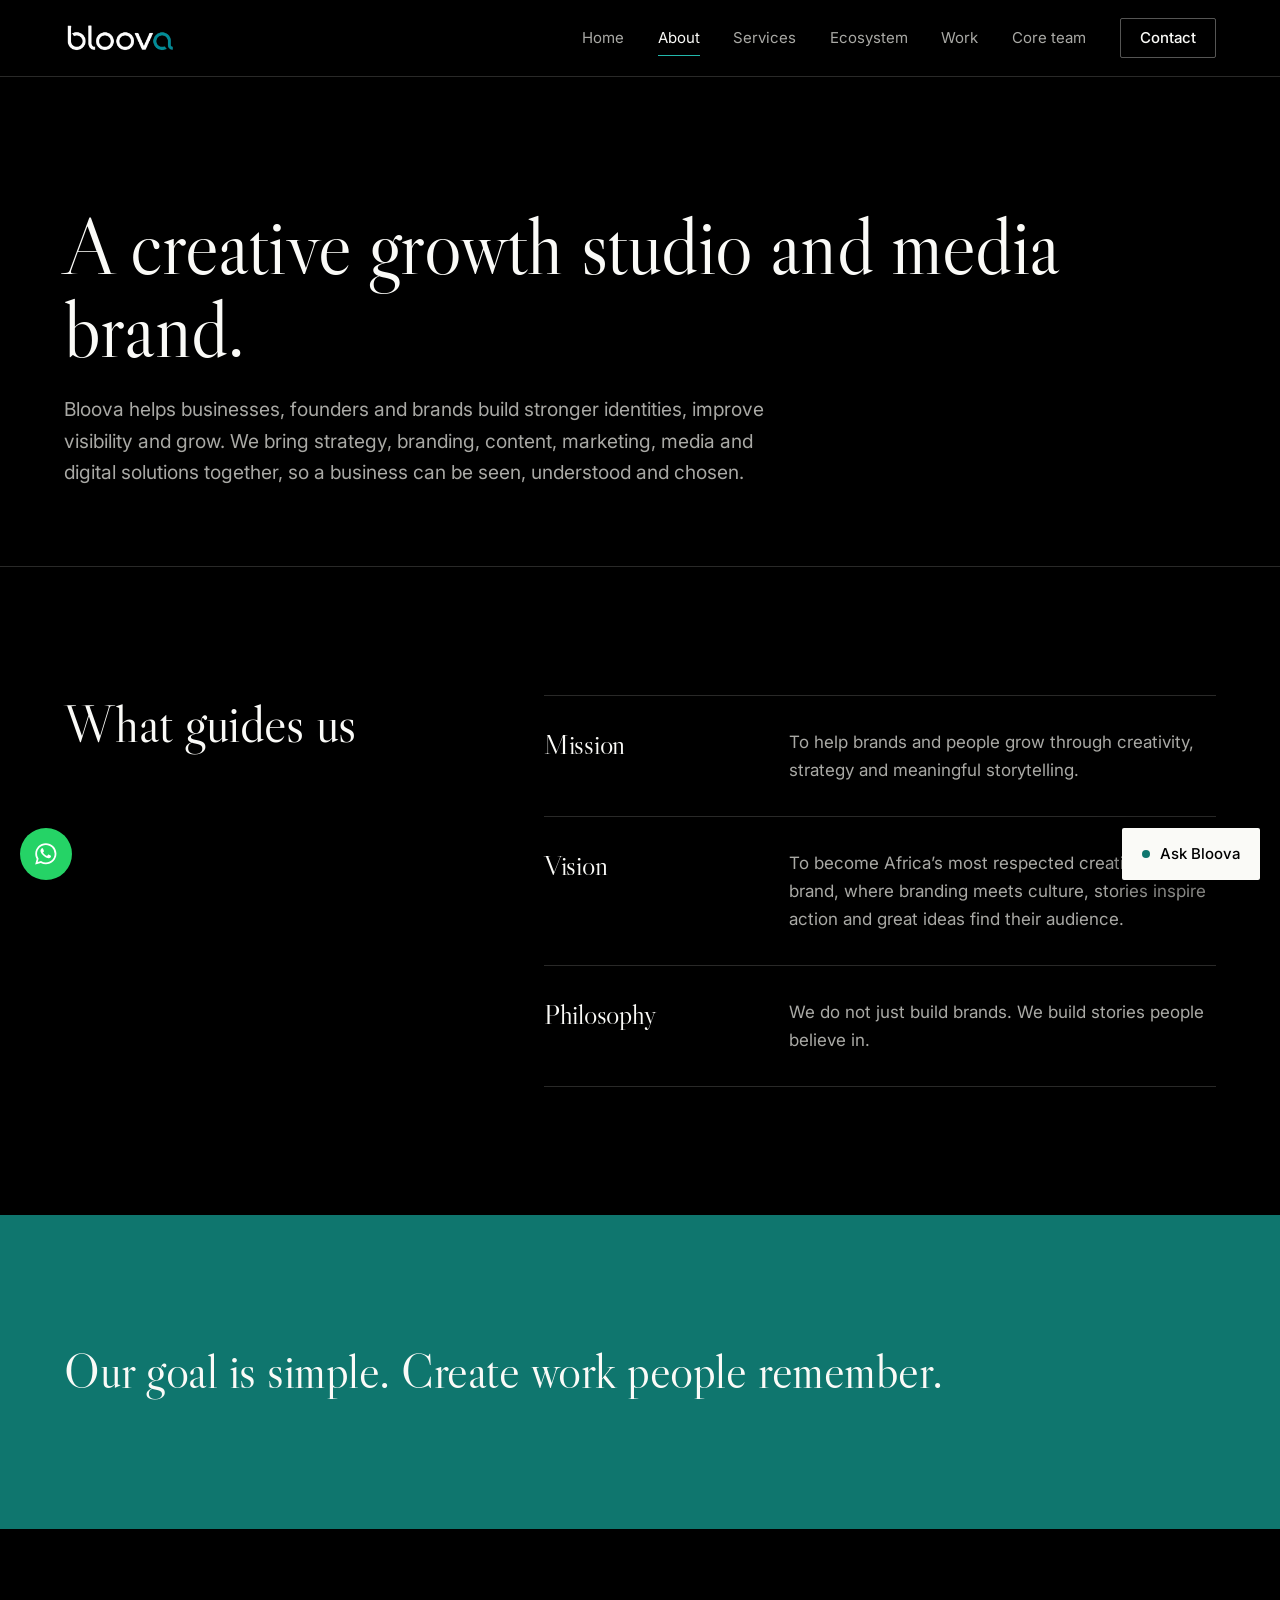
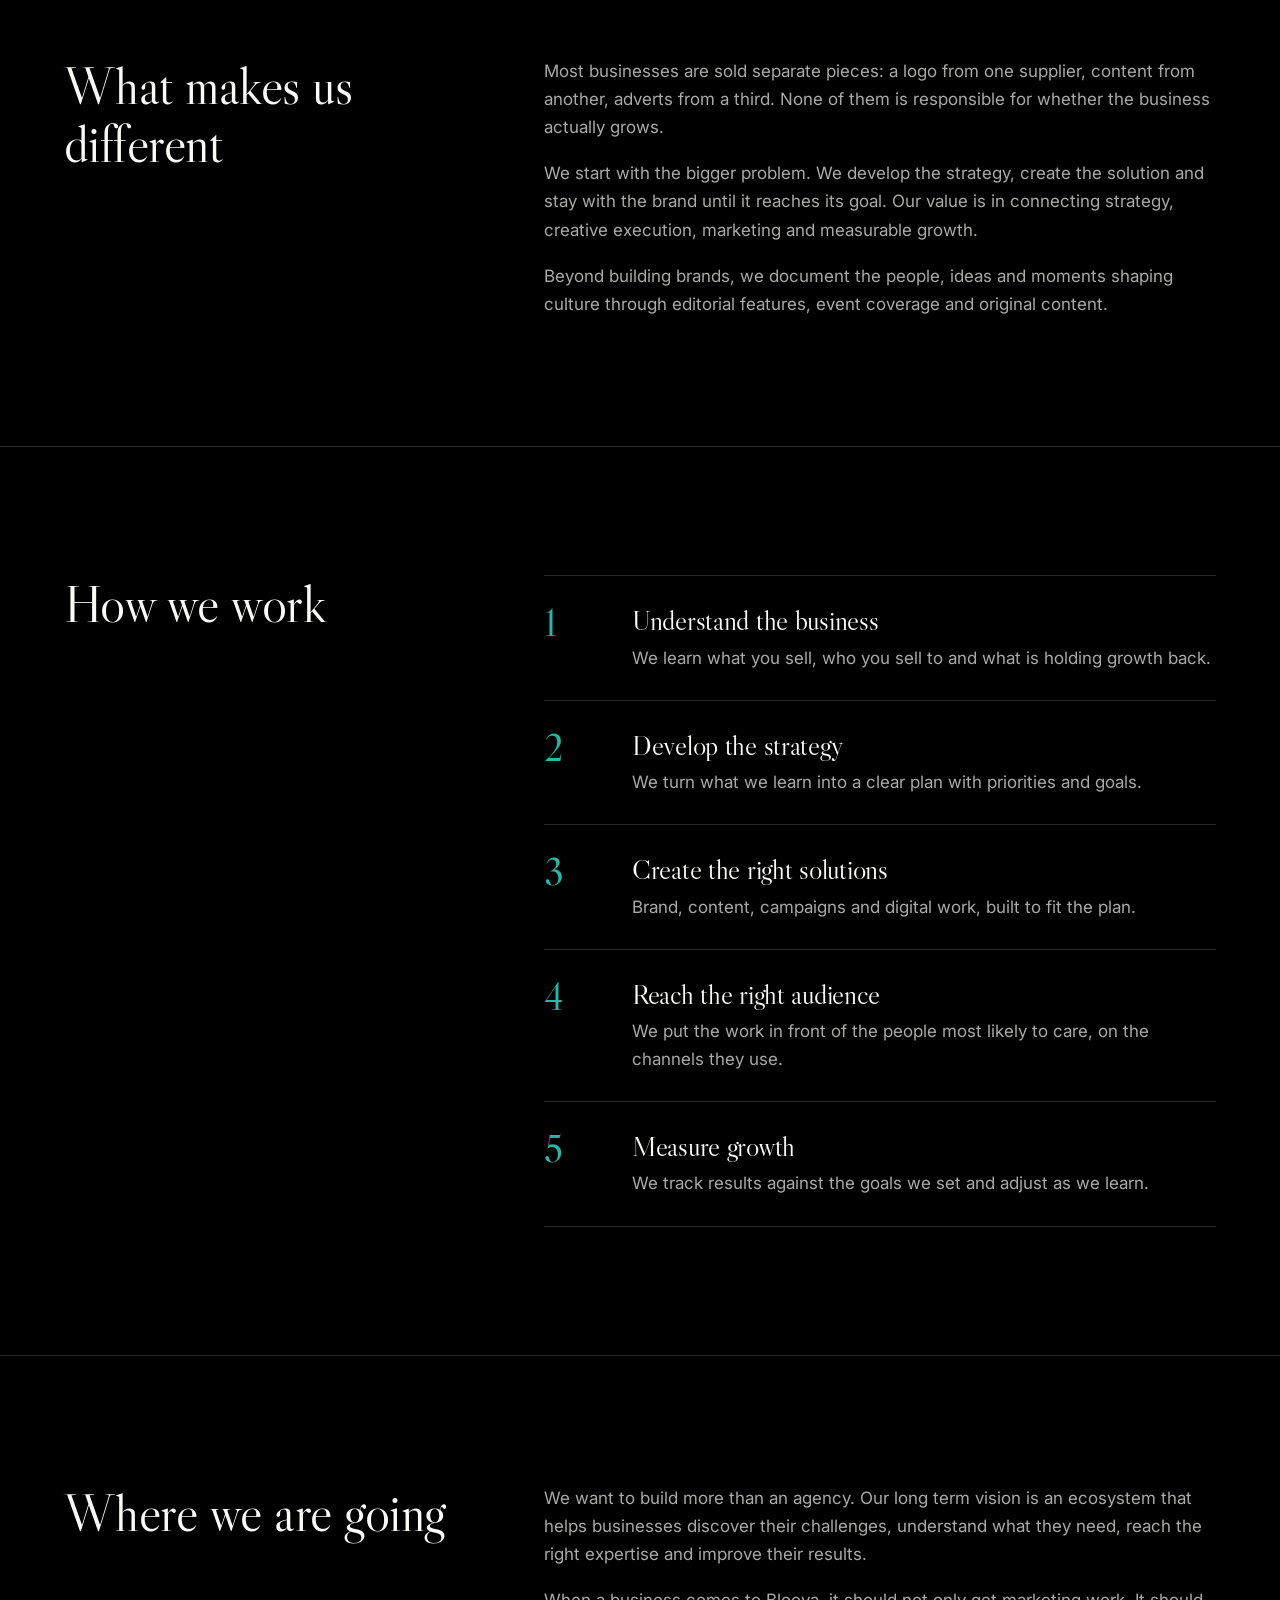
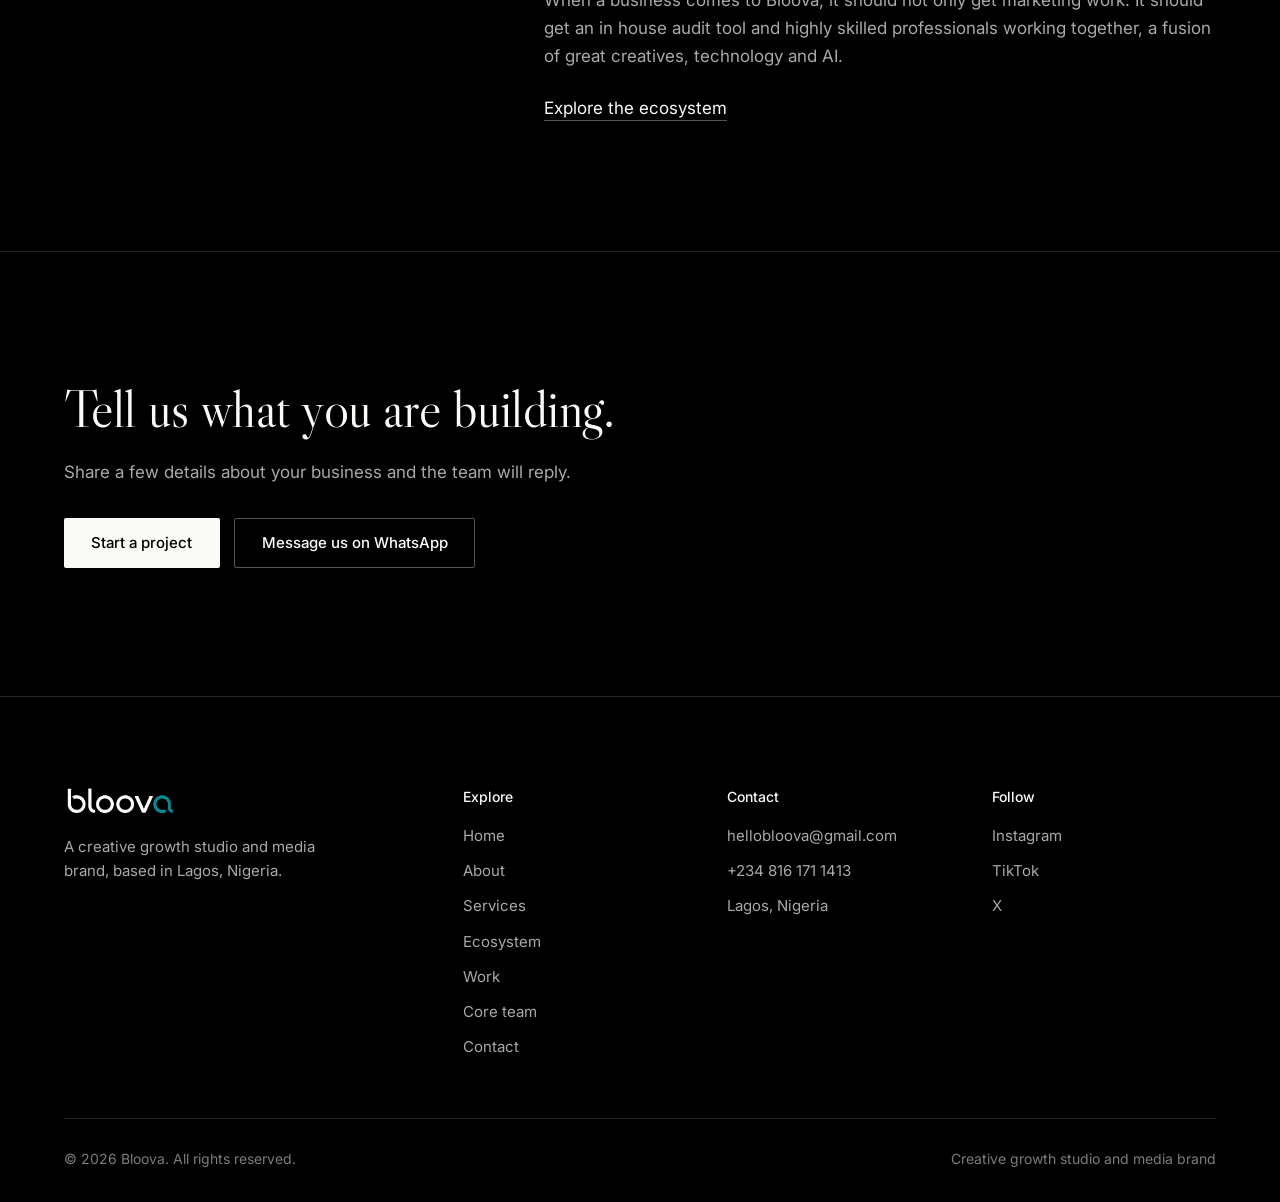
==== about.html @ 889a7f07 "Add files via upload" ====
<!DOCTYPE html>
<html lang="en">
<head>
<meta charset="utf-8">
<meta name="viewport" content="width=device-width, initial-scale=1">
<title>About | Bloova</title>
<meta name="description" content="Bloova is a creative growth studio and media brand. Learn our mission, vision, philosophy and how we work.">
<meta name="theme-color" content="#000000">
<meta property="og:title" content="About | Bloova">
<meta property="og:description" content="Bloova is a creative growth studio and media brand. Learn our mission, vision, philosophy and how we work.">
<meta property="og:type" content="website">
<link rel="icon" type="image/png" href="favicon.png">
<link rel="apple-touch-icon" href="apple-touch-icon.png">
<link rel="preconnect" href="https://fonts.googleapis.com">
<link rel="preconnect" href="https://fonts.gstatic.com" crossorigin>
<link href="https://fonts.googleapis.com/css2?family=Inter:wght@400;500&family=Libre+Caslon+Display&display=swap" rel="stylesheet">
<link rel="stylesheet" href="styles.css">
</head>
<body>
<a class="skip" href="#main">Skip to content</a>
<header class="site-header">
  <div class="wrap header-inner">
    <a class="brand" href="index.html" aria-label="Bloova home"><img src="bloova-logo.png" alt="Bloova" width="140" height="40"></a>
    <button class="nav-toggle" type="button" aria-expanded="false" aria-controls="site-nav" aria-label="Open menu"><span></span><span></span><span></span></button>
    <nav class="nav" id="site-nav" aria-label="Main">
      <a href="index.html">Home</a>
      <a href="about.html" aria-current="page">About</a>
      <a href="services.html">Services</a>
      <a href="ecosystem.html">Ecosystem</a>
      <a href="work.html">Work</a>
      <a href="team.html">Core team</a>
      <a class="btn btn-line btn-sm" href="contact.html">Contact</a>
    </nav>
  </div>
</header>
<main id="main">
<section class="page-head">
  <div class="wrap">
    <h1>A creative growth studio and media brand.</h1>
    <p class="lede">Bloova helps businesses, founders and brands build stronger identities, improve visibility and grow. We bring strategy, branding, content, marketing, media and digital solutions together, so a business can be seen, understood and chosen.</p>
  </div>
</section>

<section class="section">
  <div class="wrap split">
    <div class="head"><h2>What guides us</h2></div>
    <div class="rows">
      <div class="row"><h3>Mission</h3><div><p>To help brands and people grow through creativity, strategy and meaningful storytelling.</p></div></div>
      <div class="row"><h3>Vision</h3><div><p>To become Africa&rsquo;s most respected creative media brand, where branding meets culture, stories inspire action and great ideas find their audience.</p></div></div>
      <div class="row"><h3>Philosophy</h3><div><p>We do not just build brands. We build stories people believe in.</p></div></div>
    </div>
  </div>
</section>

<section class="section band">
  <div class="wrap">
    <p class="statement">Our goal is simple. Create work people remember.</p>
  </div>
</section>

<section class="section">
  <div class="wrap split">
    <div class="head"><h2>What makes us different</h2></div>
    <div>
      <p>Most businesses are sold separate pieces: a logo from one supplier, content from another, adverts from a third. None of them is responsible for whether the business actually grows.</p>
      <p>We start with the bigger problem. We develop the strategy, create the solution and stay with the brand until it reaches its goal. Our value is in connecting strategy, creative execution, marketing and measurable growth.</p>
      <p>Beyond building brands, we document the people, ideas and moments shaping culture through editorial features, event coverage and original content.</p>
    </div>
  </div>
</section>

<section class="section">
  <div class="wrap split">
    <div class="head"><h2>How we work</h2></div>
    <div>
    <ol class="steps">
      <li><div><h3>Understand the business</h3><p>We learn what you sell, who you sell to and what is holding growth back.</p></div></li>
      <li><div><h3>Develop the strategy</h3><p>We turn what we learn into a clear plan with priorities and goals.</p></div></li>
      <li><div><h3>Create the right solutions</h3><p>Brand, content, campaigns and digital work, built to fit the plan.</p></div></li>
      <li><div><h3>Reach the right audience</h3><p>We put the work in front of the people most likely to care, on the channels they use.</p></div></li>
      <li><div><h3>Measure growth</h3><p>We track results against the goals we set and adjust as we learn.</p></div></li>
    </ol>
    </div>
  </div>
</section>

<section class="section">
  <div class="wrap split">
    <div class="head"><h2>Where we are going</h2></div>
    <div>
      <p>We want to build more than an agency. Our long term vision is an ecosystem that helps businesses discover their challenges, understand what they need, reach the right expertise and improve their results.</p>
      <p>When a business comes to Bloova, it should not only get marketing work. It should get an in house audit tool and highly skilled professionals working together, a fusion of great creatives, technology and AI.</p>
      <p style="margin-top:1.5rem"><a class="text-link" href="ecosystem.html">Explore the ecosystem</a></p>
    </div>
  </div>
</section>

<section class="section cta">
  <div class="wrap">
    <h2>Tell us what you are building.</h2>
    <p>Share a few details about your business and the team will reply.</p>
    <div class="cta-actions">
      <a class="btn btn-solid" href="contact.html">Start a project</a>
      <a class="btn btn-line" href="https://wa.me/2348161711413" target="_blank" rel="noopener">Message us on WhatsApp</a>
    </div>
  </div>
</section>

</main>
<footer class="site-footer">
  <div class="wrap">
    <div class="footer-grid">
      <div class="footer-brand">
        <img src="bloova-logo.png" alt="Bloova" width="140" height="40">
        <p>A creative growth studio and media brand, based in Lagos, Nigeria.</p>
      </div>
      <div class="footer-col">
        <h4>Explore</h4>
        <a href="index.html">Home</a>
        <a href="about.html">About</a>
        <a href="services.html">Services</a>
        <a href="ecosystem.html">Ecosystem</a>
        <a href="work.html">Work</a>
        <a href="team.html">Core team</a>
        <a href="contact.html">Contact</a>
      </div>
      <div class="footer-col">
        <h4>Contact</h4>
        <a href="mailto:hellobloova@gmail.com">hellobloova@gmail.com</a>
        <a href="https://wa.me/2348161711413" target="_blank" rel="noopener">+234 816 171 1413</a>
        <p>Lagos, Nigeria</p>
      </div>
      <div class="footer-col">
        <h4>Follow</h4>
        <a href="https://www.instagram.com/bloova.ng" target="_blank" rel="noopener">Instagram</a>
        <a href="https://www.tiktok.com/@bloova.ng" target="_blank" rel="noopener">TikTok</a>
        <a href="https://x.com/bloovastudio" target="_blank" rel="noopener">X</a>
      </div>
    </div>
    <div class="footer-base">
      <span>&copy; <span data-year>2026</span> Bloova. All rights reserved.</span>
      <span>Creative growth studio and media brand</span>
    </div>
  </div>
</footer>
<a class="wa" href="https://wa.me/2348161711413" target="_blank" rel="noopener" aria-label="Chat with Bloova on WhatsApp"><svg viewBox="0 0 24 24" aria-hidden="true"><path d="M12.04 2C6.58 2 2.13 6.45 2.13 11.91c0 1.75.46 3.45 1.32 4.95L2.05 22l5.25-1.38a9.9 9.9 0 0 0 4.74 1.21h.01c5.46 0 9.9-4.45 9.9-9.91 0-2.65-1.03-5.14-2.9-7.01A9.87 9.87 0 0 0 12.04 2m0 1.67c2.2 0 4.27.86 5.82 2.42a8.18 8.18 0 0 1 2.41 5.82c0 4.54-3.7 8.24-8.24 8.24a8.2 8.2 0 0 1-4.19-1.15l-.3-.18-3.12.82.83-3.04-.2-.31a8.18 8.18 0 0 1-1.25-4.38c0-4.54 3.7-8.24 8.24-8.24M8.53 6.9c-.16 0-.43.06-.66.31s-.86.84-.86 2.05.88 2.38 1 2.55c.13.17 1.72 2.63 4.16 3.68.58.25 1.03.4 1.39.51.58.19 1.11.16 1.53.1.47-.07 1.44-.59 1.64-1.16.2-.57.2-1.06.14-1.16-.06-.1-.23-.16-.48-.28s-1.44-.71-1.67-.79-.39-.12-.55.12-.63.79-.77.95-.28.18-.53.06c-.25-.13-1.04-.38-1.98-1.22-.73-.65-1.22-1.46-1.37-1.7s-.02-.39.11-.51c.11-.11.25-.29.37-.43.12-.14.16-.24.24-.4s.04-.3-.02-.42c-.06-.13-.55-1.35-.76-1.84-.2-.48-.4-.42-.55-.42h-.4"/></svg></a>
<script src="script.js"></script>
<script src="chat.js"></script>
</body>
</html>
---- styles.css ----
/* ==========================================================
   Bloova
   Black from the logo, one band of brand teal, Caslon for
   headlines, Inter for everything you read.
   ========================================================== */

:root {
  --black: #000000;
  --ivory: #FAFAF7;
  --mute: #A9A9A5;
  --faint: #7C7C78;
  --line: rgba(250, 250, 247, 0.16);
  --line-strong: rgba(250, 250, 247, 0.34);
  --teal: #0F766E;
  --teal-lt: #22B8AB;
  --panel: #0D0D0D;

  --display: 'Libre Caslon Display', 'Times New Roman', serif;
  --text: 'Inter', system-ui, sans-serif;

  --wrap: 1200px;
  --gutter: clamp(1.25rem, 5vw, 4rem);
  --space-section: clamp(4.5rem, 10vw, 9rem);
}

* { box-sizing: border-box; margin: 0; padding: 0; }
html { scroll-behavior: smooth; -webkit-text-size-adjust: 100%; }

body {
  background: var(--black);
  color: var(--ivory);
  font-family: var(--text);
  font-size: 1.0625rem;
  line-height: 1.65;
  -webkit-font-smoothing: antialiased;
  text-rendering: optimizeLegibility;
  overflow-x: hidden;
}

img { max-width: 100%; display: block; }
a { color: inherit; text-decoration: none; }
ul, ol { list-style: none; }
button, input, select, textarea { font: inherit; color: inherit; }
::selection { background: var(--teal); color: var(--ivory); }

:focus-visible { outline: 2px solid var(--teal-lt); outline-offset: 3px; }

.skip {
  position: absolute; left: -999px; top: 0;
  background: var(--ivory); color: var(--black);
  padding: .75rem 1rem; z-index: 999;
}
.skip:focus { left: 0; }

h1, h2, h3, h4 {
  font-family: var(--display);
  font-weight: 400;
  letter-spacing: -0.01em;
  color: var(--ivory);
}
h1 { font-size: clamp(2.6rem, 6.2vw, 5rem); line-height: 1.04; }
h2 { font-size: clamp(2rem, 4.2vw, 3.3rem); line-height: 1.1; }
h3 { font-size: clamp(1.4rem, 2.2vw, 1.8rem); line-height: 1.2; }
p { color: var(--mute); max-width: 62ch; }
p + p { margin-top: 1.1em; }
strong { color: var(--ivory); font-weight: 500; }

.wrap {
  width: 100%;
  max-width: calc(var(--wrap) + var(--gutter) * 2);
  margin: 0 auto;
  padding-left: var(--gutter);
  padding-right: var(--gutter);
}

.small { font-size: .9375rem; color: var(--teal-lt); font-weight: 500; }

/* ---------- Header ---------- */
.site-header {
  position: sticky; top: 0; z-index: 100;
  background: rgba(0, 0, 0, 0.92);
  backdrop-filter: blur(12px);
  -webkit-backdrop-filter: blur(12px);
  border-bottom: 1px solid var(--line);
}
.header-inner {
  display: flex; align-items: center; justify-content: space-between;
  height: 4.75rem;
}
.brand img { height: 2rem; width: auto; }
.nav { display: flex; align-items: center; gap: 2.1rem; }
.nav a:not(.btn) {
  font-size: .9375rem; color: var(--mute);
  position: relative; padding: .35rem 0;
  transition: color .2s ease;
}
.nav a:not(.btn)::after {
  content: ''; position: absolute; left: 0; right: 0; bottom: 0;
  height: 1px; background: var(--teal-lt);
  transform: scaleX(0); transform-origin: left;
  transition: transform .25s ease;
}
.nav a:not(.btn):hover, .nav a[aria-current="page"] { color: var(--ivory); }
.nav a:not(.btn):hover::after, .nav a[aria-current="page"]::after { transform: scaleX(1); }

.nav-toggle {
  display: none; background: none; border: 1px solid var(--line-strong);
  width: 2.75rem; height: 2.75rem; cursor: pointer; border-radius: 2px;
  align-items: center; justify-content: center; flex-direction: column; gap: 5px;
}
.nav-toggle span { display: block; width: 18px; height: 1.5px; background: var(--ivory); transition: transform .25s ease, opacity .25s ease; }
.nav-toggle[aria-expanded="true"] span:nth-child(1) { transform: translateY(6.5px) rotate(45deg); }
.nav-toggle[aria-expanded="true"] span:nth-child(2) { opacity: 0; }
.nav-toggle[aria-expanded="true"] span:nth-child(3) { transform: translateY(-6.5px) rotate(-45deg); }

@media (max-width: 1020px) {
  .nav-toggle { display: flex; }
  .nav {
    position: fixed; top: 4.75rem; left: 0; right: 0;
    flex-direction: column; align-items: stretch; gap: 0;
    background: var(--black); border-bottom: 1px solid var(--line);
    padding: .5rem var(--gutter) 1.75rem;
    transform: translateY(-.5rem); opacity: 0; visibility: hidden;
    transition: transform .25s ease, opacity .25s ease, visibility .25s;
  }
  .nav.open { transform: none; opacity: 1; visibility: visible; }
  .nav a:not(.btn) { padding: 1rem 0; border-bottom: 1px solid var(--line); font-size: 1.0625rem; }
  .nav a:not(.btn)::after { display: none; }
  .nav .btn { margin-top: 1.25rem; justify-content: center; }
}

/* ---------- Buttons ---------- */
.btn {
  display: inline-flex; align-items: center; justify-content: center;
  padding: .95rem 1.65rem; border: 1px solid transparent; border-radius: 2px;
  font-size: .9375rem; font-weight: 500; cursor: pointer; line-height: 1.2;
  transition: background .2s ease, color .2s ease, border-color .2s ease;
}
.btn-solid { background: var(--ivory); color: var(--black); }
.btn-solid:hover { background: var(--teal-lt); }
.btn-line { border-color: var(--line-strong); color: var(--ivory); }
.btn-line:hover { border-color: var(--ivory); background: rgba(250,250,247,.06); }
.btn-sm { padding: .65rem 1.2rem; }
.text-link {
  color: var(--ivory); border-bottom: 1px solid var(--line-strong);
  padding-bottom: 2px; transition: border-color .2s ease, color .2s ease;
}
.text-link:hover { color: var(--teal-lt); border-color: var(--teal-lt); }

/* ---------- Sections ---------- */
.section { padding: var(--space-section) 0; }
.section + .section { border-top: 1px solid var(--line); }
.section.band { background: var(--teal); border-top: 0; }
.band + .section { border-top: 0; }

.split {
  display: grid;
  grid-template-columns: minmax(0, 4.5fr) minmax(0, 7.5fr);
  gap: clamp(2rem, 6vw, 6rem);
  align-items: start;
}
.split > .head { position: sticky; top: 7rem; }
.split > .head p { margin-top: 1.25rem; }
@media (max-width: 900px) {
  .split { grid-template-columns: 1fr; }
  .split > .head { position: static; }
}

/* ---------- Hero ---------- */
.hero {
  position: relative; overflow: hidden;
  padding: clamp(5rem, 12vw, 10rem) 0 clamp(5rem, 11vw, 9rem);
  border-bottom: 1px solid var(--line);
}
.hero-inner { position: relative; z-index: 2; max-width: 56rem; }
.hero h1 { margin-bottom: 1.75rem; }
.hero .lede { font-size: clamp(1.05rem, 1.6vw, 1.25rem); color: var(--mute); max-width: 40rem; margin-bottom: 2.5rem; }
.hero-actions { display: flex; flex-wrap: wrap; gap: .9rem; }

.rings {
  position: absolute; z-index: 1; pointer-events: none;
  right: -14vw; top: 50%; width: min(78vw, 820px); aspect-ratio: 1;
  transform: translateY(-50%);
}
.rings circle { fill: none; stroke: var(--teal-lt); stroke-width: 1; vector-effect: non-scaling-stroke; }
.rings .ring {
  stroke-dasharray: 1; stroke-dashoffset: 1;
  animation: draw 2.6s cubic-bezier(.22,.7,.2,1) forwards;
  animation-delay: calc(var(--i) * .22s + .15s);
  opacity: calc(.62 - var(--i) * .08);
}
.rings .dot { fill: var(--teal-lt); stroke: none; transform-origin: center; animation: pop .7s cubic-bezier(.2,.9,.3,1.3) .1s both; }
@keyframes draw { to { stroke-dashoffset: 0; } }
@keyframes pop { from { transform: scale(0); } to { transform: scale(1); } }
@media (max-width: 900px) { .rings { right: -38vw; opacity: .5; width: 120vw; } }

.rise { animation: rise .9s cubic-bezier(.2,.7,.2,1) both; animation-delay: calc(var(--d, 0) * 1s); }
@keyframes rise { from { opacity: 0; transform: translateY(14px); } to { opacity: 1; transform: none; } }

/* ---------- Statement band ---------- */
.band p.statement {
  font-family: var(--display);
  font-size: clamp(1.8rem, 3.8vw, 3.1rem);
  line-height: 1.18; color: var(--ivory); max-width: 26em;
  letter-spacing: -0.01em;
}

/* ---------- Rows (services, ecosystem) ---------- */
.rows { border-top: 1px solid var(--line); }
.row {
  display: grid; grid-template-columns: minmax(0, 4fr) minmax(0, 8fr);
  gap: 1.5rem 2rem; padding: 2rem 0; border-bottom: 1px solid var(--line);
}
.row h3 { transition: color .2s ease; }
.row:hover h3 { color: var(--teal-lt); }
.row p { max-width: 54ch; }
.row .tag {
  display: inline-block; margin-top: .9rem; font-size: .8125rem; font-weight: 500;
  border: 1px solid var(--line-strong); padding: .2rem .7rem; border-radius: 100px; color: var(--ivory);
}
@media (max-width: 700px) { .row { grid-template-columns: 1fr; gap: .6rem; } }

/* ---------- Approach steps (a real sequence) ---------- */
.steps { counter-reset: step; border-top: 1px solid var(--line); }
.steps li {
  counter-increment: step;
  display: grid; grid-template-columns: 4.5rem minmax(0, 1fr); gap: 1rem;
  padding: 1.75rem 0; border-bottom: 1px solid var(--line);
}
.steps li::before {
  content: counter(step);
  font-family: var(--display); font-size: 2.4rem; line-height: 1; color: var(--teal-lt);
}
.steps h3 { margin-bottom: .35rem; }

/* ---------- Audience ---------- */
.audience { columns: 2; column-gap: 3rem; }
.audience li { break-inside: avoid; padding: .85rem 0; border-bottom: 1px solid var(--line); color: var(--ivory); }
@media (max-width: 640px) { .audience { columns: 1; } }

/* ---------- Figures ---------- */
.figures { display: grid; grid-template-columns: repeat(4, 1fr); border-top: 1px solid var(--line); border-bottom: 1px solid var(--line); }
.fig { padding: 2.25rem 1.5rem 2.25rem 0; }
.fig + .fig { padding-left: 1.5rem; border-left: 1px solid var(--line); }
.fig b { display: block; font-family: var(--display); font-weight: 400; font-size: clamp(2.4rem, 4.4vw, 3.6rem); line-height: 1; margin-bottom: .6rem; }
.fig span { font-size: .9375rem; color: var(--mute); display: block; max-width: 20ch; }
@media (max-width: 860px) {
  .figures { grid-template-columns: 1fr 1fr; }
  .fig:nth-child(3) { border-left: 0; padding-left: 0; }
  .fig:nth-child(n+3) { border-top: 1px solid var(--line); }
}

/* ---------- Quotes ---------- */
.quote { padding: 2.5rem 0; border-bottom: 1px solid var(--line); }
.quote:first-child { border-top: 1px solid var(--line); }
.quote blockquote { font-family: var(--display); font-size: clamp(1.4rem, 2.6vw, 2rem); line-height: 1.32; color: var(--ivory); max-width: 34em; }
.quote figcaption { margin-top: 1.25rem; color: var(--mute); font-size: .9375rem; }
.quote figcaption strong { display: block; }

/* ---------- Call to action ---------- */
.cta h2 { max-width: 16em; margin-bottom: 1.25rem; }
.cta p { margin-bottom: 2rem; }
.cta-actions { display: flex; flex-wrap: wrap; gap: .9rem; }

/* ---------- Inner page header ---------- */
.page-head { padding: clamp(4.5rem, 10vw, 8rem) 0 clamp(3rem, 6vw, 5rem); border-bottom: 1px solid var(--line); }
.page-head h1 { max-width: 15em; margin-bottom: 1.5rem; }
.page-head .lede { font-size: clamp(1.05rem, 1.5vw, 1.2rem); max-width: 44rem; }

/* ---------- Work ---------- */
.case { display: grid; grid-template-columns: minmax(0, 4fr) minmax(0, 8fr); gap: 1.5rem clamp(2rem, 5vw, 5rem); padding: 3rem 0; border-bottom: 1px solid var(--line); }
.case:first-child { border-top: 1px solid var(--line); }
.case .metric b { display: block; font-family: var(--display); font-weight: 400; font-size: clamp(3rem, 6vw, 4.8rem); line-height: 1; color: var(--teal-lt); }
.case .metric span { display: block; margin-top: .6rem; color: var(--mute); font-size: .9375rem; max-width: 22ch; }
.case h3 { margin-bottom: 1rem; }
.case .facts { display: flex; flex-wrap: wrap; gap: .5rem 2rem; margin: 1.5rem 0; }
.case .facts li { font-size: .9375rem; color: var(--ivory); }
.case .facts li span { color: var(--mute); margin-left: .35rem; }
.case .links { display: flex; flex-wrap: wrap; gap: .75rem 1.75rem; margin-top: 1.5rem; }
@media (max-width: 760px) { .case { grid-template-columns: 1fr; } }

.clients { border-top: 1px solid var(--line); columns: 2; column-gap: 3rem; }
.clients li { break-inside: avoid; padding: 1rem 0; border-bottom: 1px solid var(--line); }
.clients b { font-weight: 500; display: block; }
.clients span { color: var(--mute); font-size: .9375rem; }
@media (max-width: 640px) { .clients { columns: 1; } }

/* ---------- Core team ---------- */
.team-grid { display: grid; grid-template-columns: repeat(4, 1fr); gap: 2rem; }
@media (max-width: 1000px) { .team-grid { grid-template-columns: repeat(2, 1fr); } }
@media (max-width: 520px) { .team-grid { grid-template-columns: 1fr; } }
.member { display: block; }
.portrait {
  position: relative; aspect-ratio: 4 / 5; overflow: hidden;
  border: 1px solid var(--line); border-radius: 999px 999px 2px 2px;
  background: var(--panel);
  display: flex; align-items: center; justify-content: center;
  transition: border-color .25s ease;
}
.portrait img { width: 38%; opacity: .5; transition: opacity .25s ease; }
.member:hover .portrait { border-color: var(--teal-lt); }
.member:hover .portrait img { opacity: .9; }
.member h3 { margin-top: 1.1rem; font-size: 1.4rem; }
.member p { font-size: .9375rem; margin-top: .2rem; }
.member .view { display: inline-block; margin-top: .7rem; font-size: .9375rem; color: var(--ivory); border-bottom: 1px solid var(--line-strong); padding-bottom: 2px; }

.soon-panel { max-width: 40rem; padding: clamp(2rem, 5vw, 3.5rem); border: 1px solid var(--line); background: var(--panel); }
.soon-panel h2 { margin-bottom: 1rem; }
.soon-panel .cta-actions { margin-top: 2rem; }

/* ---------- Contact ---------- */
.contact-grid { display: grid; grid-template-columns: minmax(0, 7fr) minmax(0, 5fr); gap: clamp(2rem, 6vw, 6rem); align-items: start; }
@media (max-width: 900px) { .contact-grid { grid-template-columns: 1fr; } }
.form { display: grid; grid-template-columns: 1fr 1fr; gap: 1.25rem; }
.form .full { grid-column: 1 / -1; }
@media (max-width: 560px) { .form { grid-template-columns: 1fr; } }
.field label { display: block; font-size: .9rem; font-weight: 500; margin-bottom: .45rem; }
.field input, .field select, .field textarea {
  width: 100%; background: var(--black); border: 1px solid var(--line-strong);
  border-radius: 2px; padding: .9rem 1rem; transition: border-color .2s ease;
}
.field select { appearance: none; background-image: linear-gradient(45deg, transparent 50%, var(--mute) 50%), linear-gradient(135deg, var(--mute) 50%, transparent 50%); background-position: calc(100% - 20px) 55%, calc(100% - 14px) 55%; background-size: 6px 6px; background-repeat: no-repeat; }
.field input::placeholder, .field textarea::placeholder { color: var(--faint); }
.field input:focus, .field select:focus, .field textarea:focus { outline: none; border-color: var(--teal-lt); }
.field textarea { min-height: 9rem; resize: vertical; }
.form-actions { display: flex; flex-wrap: wrap; gap: .9rem; }
.form-note { font-size: .875rem; color: var(--faint); margin-top: .25rem; }
.contact-list { border-top: 1px solid var(--line); }
.contact-list li { padding: 1.25rem 0; border-bottom: 1px solid var(--line); }
.contact-list .k { display: block; font-size: .875rem; color: var(--faint); }
.contact-list a, .contact-list .v { color: var(--ivory); font-size: 1.0625rem; }
.contact-list a:hover { color: var(--teal-lt); }

/* ---------- Footer ---------- */
.site-footer { border-top: 1px solid var(--line); padding: clamp(3.5rem, 7vw, 5.5rem) 0 2rem; }
.footer-grid { display: grid; grid-template-columns: 1.6fr 1fr 1fr 1fr; gap: 2.5rem; padding-bottom: 3rem; }
@media (max-width: 860px) { .footer-grid { grid-template-columns: 1fr 1fr; } .footer-grid > :first-child { grid-column: 1 / -1; } }
.footer-brand img { height: 2rem; width: auto; margin-bottom: 1.1rem; }
.footer-brand p { font-size: .9375rem; max-width: 30ch; }
.footer-col h4 { font-family: var(--text); font-size: .875rem; font-weight: 500; color: var(--ivory); margin-bottom: 1rem; letter-spacing: 0; }
.footer-col a, .footer-col p { display: block; font-size: .9375rem; color: var(--mute); margin-bottom: .65rem; transition: color .2s ease; }
.footer-col a:hover { color: var(--teal-lt); }
.footer-base { display: flex; flex-wrap: wrap; justify-content: space-between; gap: .75rem; padding-top: 1.75rem; border-top: 1px solid var(--line); font-size: .875rem; color: var(--faint); }

/* ---------- WhatsApp ---------- */
.wa {
  position: fixed; left: 1.25rem; bottom: 1.25rem; z-index: 150;
  width: 3.25rem; height: 3.25rem; border-radius: 50%;
  background: #25D366; display: flex; align-items: center; justify-content: center;
  box-shadow: 0 8px 24px rgba(0,0,0,.5); transition: transform .2s ease;
}
.wa:hover { transform: scale(1.06); }
.wa svg { width: 1.6rem; height: 1.6rem; fill: #fff; }

/* ---------- Chat ---------- */
.chat-launch {
  position: fixed; right: 1.25rem; bottom: 1.25rem; z-index: 150;
  display: inline-flex; align-items: center; gap: .6rem;
  background: var(--ivory); color: var(--black); border: 0; cursor: pointer;
  padding: .85rem 1.25rem; border-radius: 2px; font-weight: 500; font-size: .9375rem;
  box-shadow: 0 8px 28px rgba(0,0,0,.55); transition: background .2s ease;
}
.chat-launch:hover { background: var(--teal-lt); }
.chat-launch i { width: .55rem; height: .55rem; border-radius: 50%; background: var(--teal); display: block; }

.chat {
  position: fixed; right: 1.25rem; bottom: 5.25rem; z-index: 160;
  width: min(25rem, calc(100vw - 2.5rem)); height: min(35rem, 74vh);
  display: flex; flex-direction: column;
  background: var(--panel); border: 1px solid var(--line-strong); border-radius: 4px;
  box-shadow: 0 24px 70px rgba(0,0,0,.7);
  transform: translateY(12px); opacity: 0; visibility: hidden;
  transition: transform .25s ease, opacity .25s ease, visibility .25s;
}
.chat.open { transform: none; opacity: 1; visibility: visible; }
.chat-head { display: flex; align-items: center; justify-content: space-between; padding: 1rem 1.1rem; border-bottom: 1px solid var(--line); }
.chat-head b { font-family: var(--display); font-weight: 400; font-size: 1.25rem; }
.chat-head small { display: block; color: var(--faint); font-size: .8125rem; }
.chat-close { background: none; border: 1px solid var(--line-strong); width: 2.25rem; height: 2.25rem; border-radius: 2px; cursor: pointer; font-size: 1.1rem; line-height: 1; }
.chat-close:hover { border-color: var(--ivory); }
.chat-log { flex: 1; overflow-y: auto; padding: 1.1rem; display: flex; flex-direction: column; gap: .8rem; }
.msg { max-width: 88%; padding: .75rem .95rem; border-radius: 3px; font-size: .9688rem; line-height: 1.55; white-space: pre-wrap; word-wrap: break-word; }
.msg.bot { background: transparent; border: 1px solid var(--line); color: var(--ivory); align-self: flex-start; }
.msg.me { background: var(--teal); color: var(--ivory); align-self: flex-end; }
.msg a { color: var(--teal-lt); text-decoration: underline; }
.typing { display: inline-flex; gap: 4px; padding: .2rem 0; }
.typing span { width: 6px; height: 6px; border-radius: 50%; background: var(--mute); animation: blink 1.1s infinite ease-in-out; }
.typing span:nth-child(2) { animation-delay: .15s; } .typing span:nth-child(3) { animation-delay: .3s; }
@keyframes blink { 0%, 80%, 100% { opacity: .25; } 40% { opacity: 1; } }
.chips { display: flex; flex-wrap: wrap; gap: .5rem; padding: 0 1.1rem .9rem; }
.chips button { background: none; border: 1px solid var(--line-strong); color: var(--ivory); padding: .45rem .8rem; border-radius: 100px; font-size: .8438rem; cursor: pointer; transition: border-color .2s ease; }
.chips button:hover { border-color: var(--teal-lt); }
.chat-form { display: flex; gap: .6rem; padding: .9rem 1.1rem 1.1rem; border-top: 1px solid var(--line); }
.chat-form input { flex: 1; min-width: 0; background: var(--black); border: 1px solid var(--line-strong); border-radius: 2px; padding: .75rem .9rem; font-size: 1rem; }
.chat-form input:focus { outline: none; border-color: var(--teal-lt); }
.chat-form button { background: var(--ivory); color: var(--black); border: 0; padding: 0 1.1rem; border-radius: 2px; font-weight: 500; cursor: pointer; }
.chat-form button:hover { background: var(--teal-lt); }
.chat-form button:disabled { opacity: .5; cursor: default; }
@media (max-width: 520px) {
  .chat { right: .75rem; left: .75rem; width: auto; bottom: 4.9rem; height: 70vh; }
  .chat-launch { right: .75rem; bottom: .75rem; }
  .wa { left: .75rem; bottom: .75rem; }
}

/* ---------- Motion preferences ---------- */
@media (prefers-reduced-motion: reduce) {
  *, *::before, *::after { animation-duration: .01ms !important; animation-delay: 0ms !important; transition-duration: .01ms !important; scroll-behavior: auto !important; }
  .rings .ring { stroke-dashoffset: 0; }
}
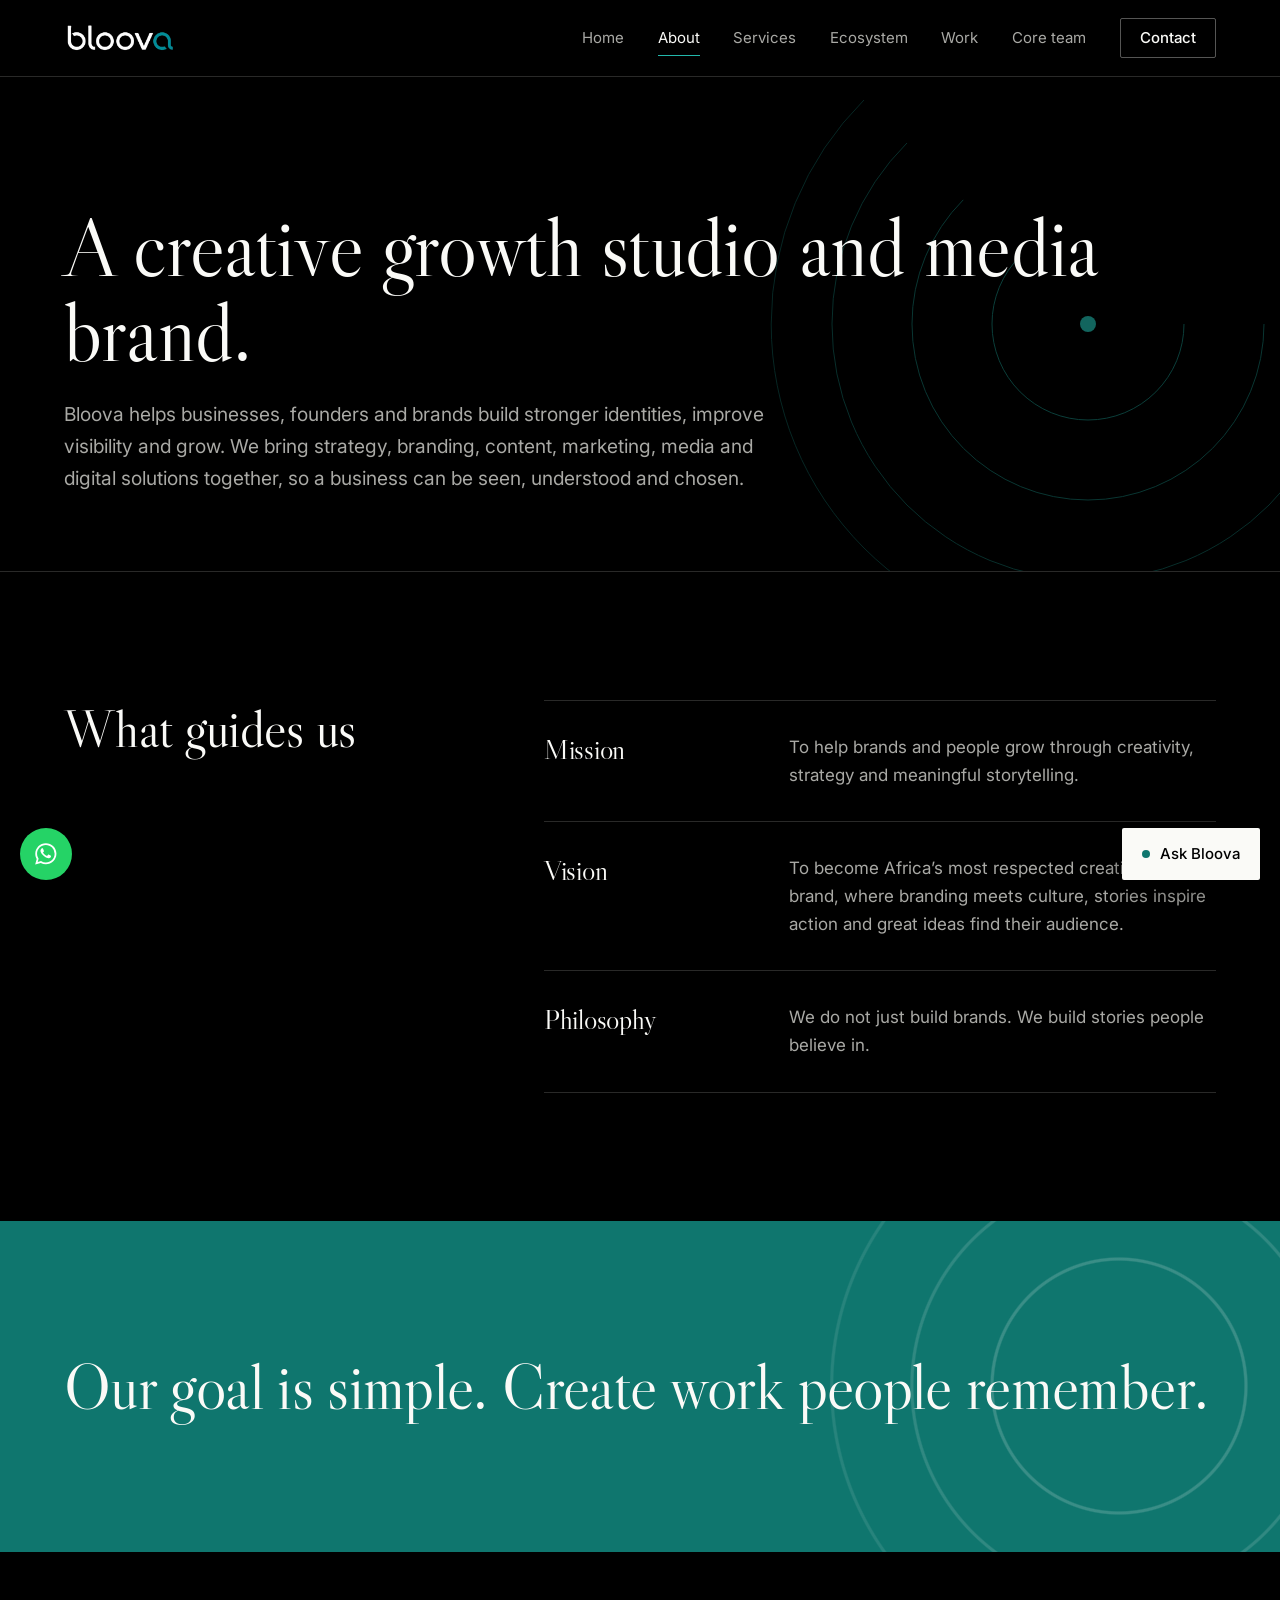
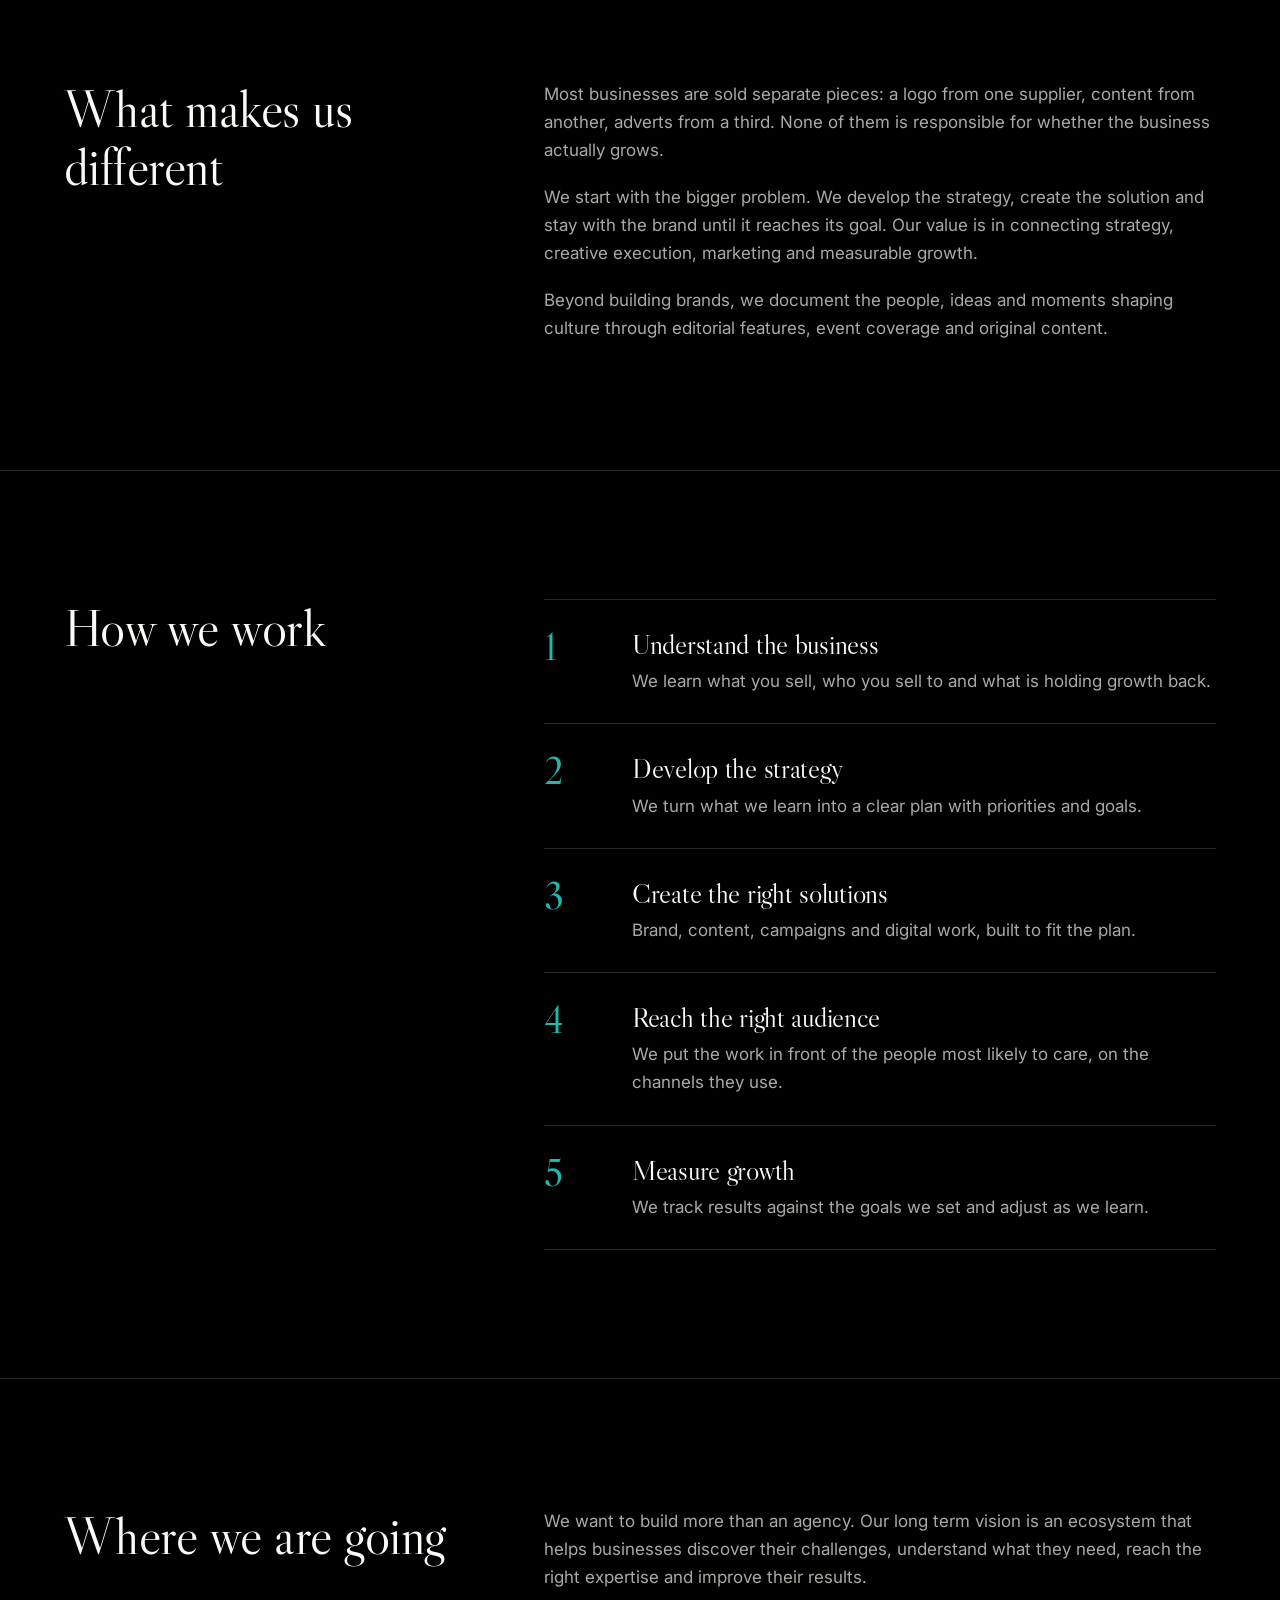
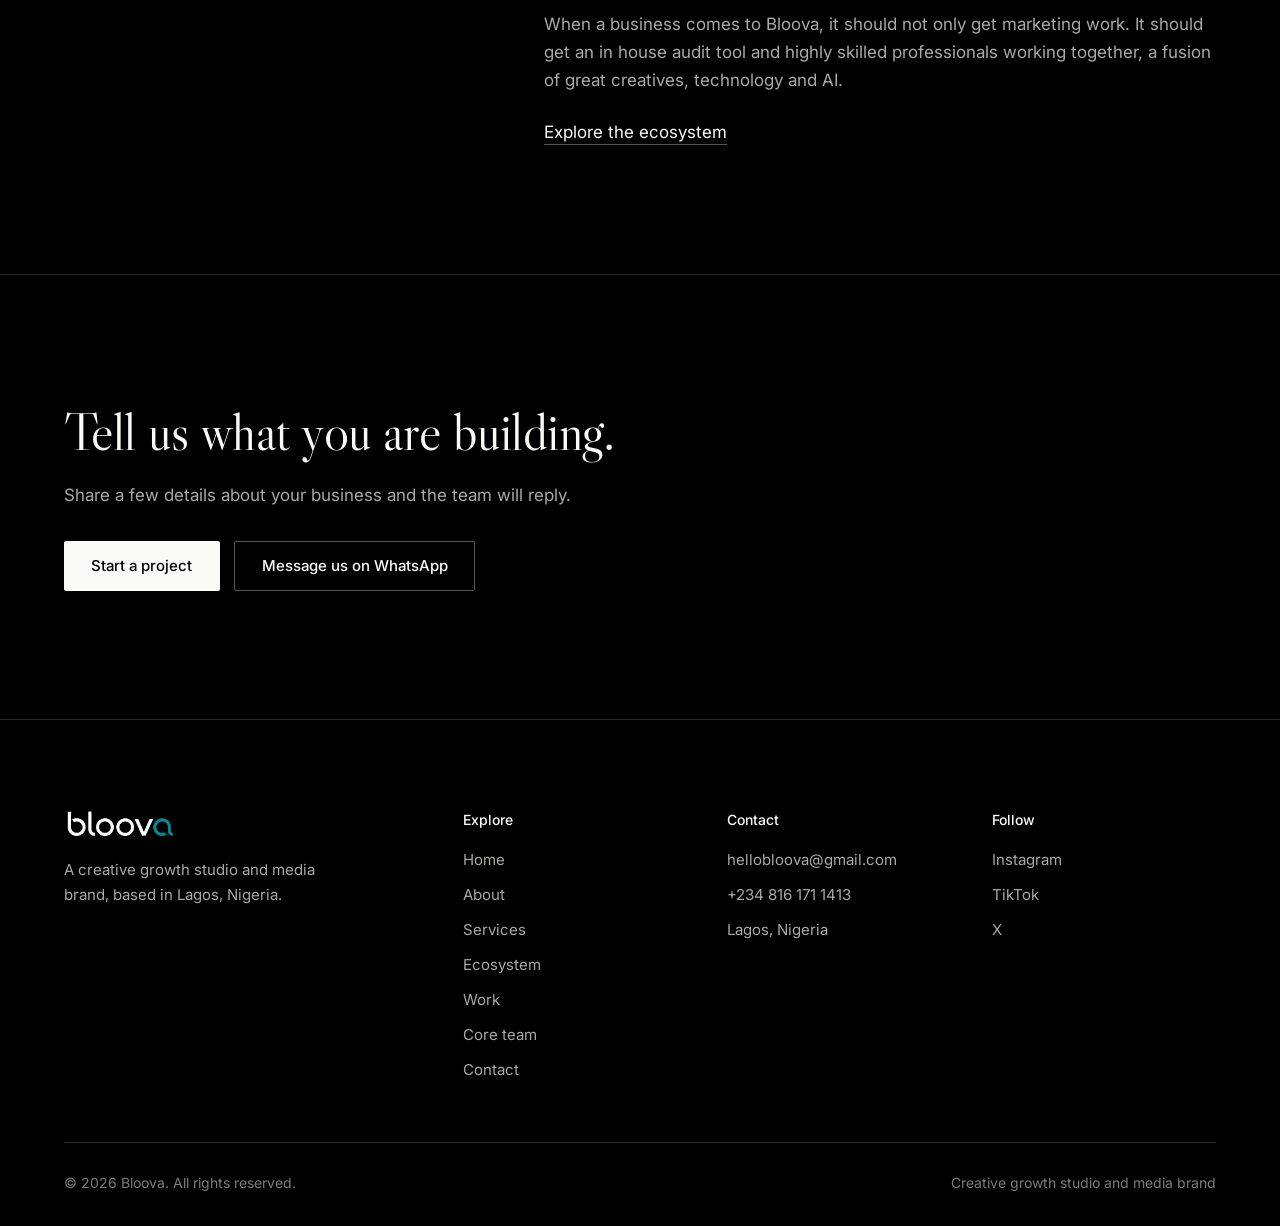
==== commit 76f071ee: "Add files via upload" ====
--- a/about.html
+++ b/about.html
@@ -14,10 +14,32 @@
 <link rel="preconnect" href="https://fonts.googleapis.com">
 <link rel="preconnect" href="https://fonts.gstatic.com" crossorigin>
 <link href="https://fonts.googleapis.com/css2?family=Inter:wght@400;500&family=Libre+Caslon+Display&display=swap" rel="stylesheet">
+<script>document.documentElement.classList.add('js');try{if(!sessionStorage.getItem('bloovaSplash')&&!matchMedia('(prefers-reduced-motion: reduce)').matches){document.documentElement.classList.add('splash-on','hold');setTimeout(function(){document.documentElement.classList.remove('splash-on','hold')},9000)}}catch(e){}</script>
 <link rel="stylesheet" href="styles.css">
 </head>
 <body>
 <a class="skip" href="#main">Skip to content</a>
+<div class="progress" id="progress" aria-hidden="true"></div>
+<div class="splash" id="splash" role="dialog" aria-label="Welcome to Bloova">
+  <svg class="sp-rings" viewBox="0 0 400 400" aria-hidden="true" focusable="false">
+    <circle style="--i:0" cx="200" cy="200" r="40" pathLength="1"/>
+    <circle style="--i:1" cx="200" cy="200" r="78" pathLength="1"/>
+    <circle style="--i:2" cx="200" cy="200" r="116" pathLength="1"/>
+    <circle style="--i:3" cx="200" cy="200" r="152" pathLength="1"/>
+    <circle style="--i:4" cx="200" cy="200" r="186" pathLength="1"/>
+    <circle style="--i:5" cx="200" cy="200" r="198" pathLength="1"/>
+  </svg>
+  <div class="sp-core">
+    <img class="sp-logo" src="bloova-logo.png" alt="Bloova" width="780" height="221">
+    <span class="sp-rule"></span>
+    <p class="sp-line">A creative growth studio and media brand</p>
+    <p class="sp-line">Based in Lagos, Nigeria</p>
+    <div class="sp-words" aria-hidden="true"><span>Strategy</span><span>Creativity</span><span>Technology</span><span>Growth</span></div>
+  </div>
+  <div class="sp-curtain t"></div><div class="sp-curtain b"></div>
+  <div class="sp-foot"><span class="sp-count" id="sp-count">0</span><button class="sp-skip" type="button" id="sp-skip">Enter site</button></div>
+  <div class="sp-bar"></div>
+</div>
 <header class="site-header">
   <div class="wrap header-inner">
     <a class="brand" href="index.html" aria-label="Bloova home"><img src="bloova-logo.png" alt="Bloova" width="140" height="40"></a>
@@ -35,6 +57,13 @@
 </header>
 <main id="main">
 <section class="page-head">
+  <svg class="rings" viewBox="0 0 400 400" aria-hidden="true" focusable="false">
+    <circle class="ring" style="--i:0" cx="200" cy="200" r="60" pathLength="1"/>
+    <circle class="ring" style="--i:1" cx="200" cy="200" r="110" pathLength="1"/>
+    <circle class="ring" style="--i:2" cx="200" cy="200" r="160" pathLength="1"/>
+    <circle class="ring" style="--i:3" cx="200" cy="200" r="198" pathLength="1"/>
+    <circle class="dot" cx="200" cy="200" r="5"/>
+  </svg>
   <div class="wrap">
     <h1>A creative growth studio and media brand.</h1>
     <p class="lede">Bloova helps businesses, founders and brands build stronger identities, improve visibility and grow. We bring strategy, branding, content, marketing, media and digital solutions together, so a business can be seen, understood and chosen.</p>
--- a/styles.css
+++ b/styles.css
@@ -407,3 +407,187 @@
   *, *::before, *::after { animation-duration: .01ms !important; animation-delay: 0ms !important; transition-duration: .01ms !important; scroll-behavior: auto !important; }
   .rings .ring { stroke-dashoffset: 0; }
 }
+
+
+/* ==========================================================
+   Version 2: splash, ticker, cards, orbit, flow, richer hero
+   ========================================================== */
+
+/* ---------- Scroll progress ---------- */
+.progress { position: fixed; top: 0; left: 0; height: 2px; width: 100%; z-index: 300; background: var(--teal-lt); transform: scaleX(0); transform-origin: left; pointer-events: none; }
+
+/* ---------- Reveal on scroll (only when JS is running) ---------- */
+html.js .reveal { opacity: 0; transform: translateY(22px); transition: opacity .8s cubic-bezier(.2,.7,.2,1), transform .8s cubic-bezier(.2,.7,.2,1); transition-delay: calc(var(--r, 0) * .09s); }
+html.js .reveal.in { opacity: 1; transform: none; }
+
+/* ---------- Splash ---------- */
+.splash { display: none; position: fixed; inset: 0; z-index: 1000; background: transparent; overflow: hidden; align-items: center; justify-content: center; animation: splashFail 0s 9s forwards; }
+html.splash-on .splash { display: flex; }
+@keyframes splashFail { to { visibility: hidden; pointer-events: none; } }
+.splash::after { content: ''; z-index: 3; position: absolute; inset: 0; pointer-events: none; background: radial-gradient(ellipse at center, transparent 40%, rgba(0,0,0,.75) 100%); }
+.sp-rings { z-index: 3; position: absolute; width: min(150vmin, 1100px); aspect-ratio: 1; left: 50%; top: 50%; transform: translate(-50%, -50%); }
+.sp-rings circle { fill: none; stroke: var(--teal-lt); stroke-width: 1; vector-effect: non-scaling-stroke; stroke-dasharray: 1; stroke-dashoffset: 1; animation: draw 2.4s cubic-bezier(.22,.7,.2,1) forwards; animation-delay: calc(var(--i) * .16s + .1s); opacity: calc(.7 - var(--i) * .09); }
+.sp-rings .pulse { animation: draw 1.4s ease forwards .1s, ringPulse 2.8s ease-in-out 1.6s infinite; }
+@keyframes ringPulse { 0%, 100% { opacity: .35; } 50% { opacity: .8; } }
+.sp-core { position: relative; z-index: 3; text-align: center; padding: 0 1.5rem; width: 100%; }
+.sp-logo { width: clamp(220px, 42vw, 460px); height: auto; margin: 0 auto; clip-path: inset(0 100% 0 0); filter: blur(10px); opacity: 0; animation: logoIn 1.5s cubic-bezier(.2,.7,.2,1) .7s forwards; }
+@keyframes logoIn { to { clip-path: inset(0 0 0 0); filter: blur(0); opacity: 1; } }
+.sp-rule { display: block; height: 1px; width: min(420px, 62vw); margin: 1.6rem auto 1.3rem; background: linear-gradient(90deg, transparent, var(--teal-lt), transparent); transform: scaleX(0); animation: ruleIn 1.1s cubic-bezier(.2,.7,.2,1) 1.9s forwards; }
+@keyframes ruleIn { to { transform: scaleX(1); } }
+.sp-line { font-size: clamp(.9rem, 1.9vw, 1.1rem); color: var(--ivory); max-width: none; opacity: 0; animation: fadeUp .9s ease 2.2s forwards; }
+.sp-line + .sp-line { color: var(--mute); margin-top: .35rem; animation-delay: 2.45s; }
+@keyframes fadeUp { from { opacity: 0; transform: translateY(10px); } to { opacity: 1; transform: none; } }
+.sp-words { position: relative; height: clamp(3.4rem, 9vw, 6.4rem); margin-top: 1.6rem; }
+.sp-words span { position: absolute; inset: 0; display: flex; align-items: center; justify-content: center; font-family: var(--display); font-size: clamp(2.8rem, 9vw, 6.4rem); line-height: 1; opacity: 0; transform: translateY(40%); filter: blur(8px); animation: wordIn .5s cubic-bezier(.2,.7,.2,1) forwards, wordOut .3s ease forwards; }
+.sp-words span:nth-child(1) { animation-delay: 2.9s, 3.4s; }
+.sp-words span:nth-child(2) { animation-delay: 3.4s, 3.9s; }
+.sp-words span:nth-child(3) { animation-delay: 3.9s, 4.4s; }
+.sp-words span:nth-child(4) { animation-delay: 4.4s, 99s; color: var(--teal-lt); }
+@keyframes wordIn { to { opacity: 1; transform: none; filter: blur(0); } }
+@keyframes wordOut { to { opacity: 0; transform: translateY(-30%); filter: blur(6px); } }
+.sp-foot { position: absolute; z-index: 4; left: 0; right: 0; bottom: 0; padding: 1.4rem var(--gutter) 1.6rem; display: flex; align-items: center; justify-content: space-between; gap: 1rem; font-size: .875rem; color: var(--mute); }
+.sp-count { font-family: var(--display); font-size: 1.6rem; color: var(--ivory); min-width: 3ch; }
+.sp-skip { background: none; border: 1px solid var(--line-strong); color: var(--ivory); padding: .55rem 1.1rem; border-radius: 2px; cursor: pointer; font-size: .875rem; }
+.sp-skip:hover { border-color: var(--ivory); }
+.sp-bar { position: absolute; z-index: 4; left: 0; bottom: 0; height: 2px; width: 100%; background: var(--teal-lt); transform: scaleX(0); transform-origin: left; animation: bar 4.6s cubic-bezier(.4,.1,.3,1) forwards; }
+@keyframes bar { to { transform: scaleX(1); } }
+.sp-curtain { position: absolute; z-index: 2; left: 0; right: 0; height: 50%; background: #000; transition: transform 1.05s cubic-bezier(.77,0,.18,1); }
+.sp-curtain.t { top: 0; } .sp-curtain.b { bottom: 0; }
+.splash.out .sp-curtain.t { transform: translateY(-101%); }
+.splash.out .sp-curtain.b { transform: translateY(101%); }
+.splash.out .sp-core, .splash.out .sp-rings, .splash.out .sp-foot, .splash.out::after { opacity: 0; transition: opacity .45s ease; }
+.splash.out { pointer-events: none; }
+html.hold .hero .rise, html.hold .hero .ring, html.hold .hero .dot { animation-play-state: paused; }
+
+/* ---------- Hero, richer ---------- */
+.hero { min-height: calc(100svh - 4.75rem - 3.4rem); display: flex; align-items: center; }
+.hero::before { content: ''; position: absolute; inset: 0; z-index: 0; pointer-events: none; background: radial-gradient(620px circle at var(--mx, 72%) var(--my, 38%), rgba(34,184,171,.12), transparent 62%); }
+.hero .wrap { position: relative; z-index: 2; }
+.hero h1 { font-size: clamp(2.7rem, 6vw, 5.2rem); line-height: 1.04; max-width: 13em; }
+.hero-meta { display: flex; flex-wrap: wrap; gap: .6rem 2.2rem; margin-top: 3rem; padding-top: 1.5rem; border-top: 1px solid var(--line); max-width: 44rem; color: var(--mute); font-size: .9375rem; }
+.hero-meta b { color: var(--ivory); font-weight: 500; margin-right: .4rem; }
+.rings .sat { fill: var(--ivory); stroke: none; }
+.rings .orb { transform-origin: 200px 200px; animation: spin var(--s, 40s) linear infinite; }
+.rings .orb.rev { animation-direction: reverse; }
+@keyframes spin { to { transform: rotate(360deg); } }
+
+/* ---------- Ticker ---------- */
+.ticker { overflow: hidden; border-bottom: 1px solid var(--line); background: #000; }
+.ticker-track { display: flex; width: max-content; animation: marquee 46s linear infinite; padding: 1.05rem 0; }
+.ticker.rev .ticker-track { animation-direction: reverse; animation-duration: 60s; }
+.ticker:hover .ticker-track { animation-play-state: paused; }
+.ticker span { font-family: var(--display); font-size: clamp(1.15rem, 2vw, 1.5rem); color: var(--ivory); white-space: nowrap; padding: 0 1.6rem; }
+.ticker i { width: .7rem; height: .7rem; border: 1px solid var(--teal-lt); border-radius: 50%; align-self: center; flex: none; }
+.ticker.big .ticker-track { padding: 1.8rem 0; }
+.ticker.big span { font-size: clamp(1.8rem, 4.2vw, 3.4rem); color: var(--mute); }
+.ticker.big span:hover { color: var(--ivory); }
+.ticker.big { border-top: 1px solid var(--line); }
+@keyframes marquee { to { transform: translateX(-50%); } }
+
+/* ---------- Figures strip on home ---------- */
+.proof { padding: 0; }
+.proof .figures { border-top: 0; }
+.proof .fig b { color: var(--ivory); }
+
+/* ---------- Statement band, bigger with rings ---------- */
+.band { position: relative; overflow: hidden; }
+.band::before { content: ''; position: absolute; right: -12%; top: 50%; width: 70vmin; aspect-ratio: 1; transform: translateY(-50%); border-radius: 50%; background: radial-gradient(circle, transparent 0 28%, rgba(250,250,247,.18) 28.3% 28.7%, transparent 29% 46%, rgba(250,250,247,.14) 46.3% 46.7%, transparent 47% 64%, rgba(250,250,247,.1) 64.3% 64.7%, transparent 65%); pointer-events: none; }
+.band .wrap { position: relative; }
+.band p.statement { font-size: clamp(2rem, 5vw, 4.2rem); max-width: 18em; }
+
+/* ---------- Section headings, centred intro ---------- */
+.sec-title { max-width: 46rem; margin-bottom: clamp(2.5rem, 5vw, 4rem); }
+.sec-title p { margin-top: 1.1rem; }
+
+/* ---------- Cards ---------- */
+.cards { display: grid; grid-template-columns: repeat(4, minmax(0, 1fr)); gap: 1px; background: var(--line); border: 1px solid var(--line); }
+.cards.two { grid-template-columns: repeat(2, minmax(0, 1fr)); }
+.card { position: relative; overflow: hidden; background: #000; padding: clamp(1.5rem, 2.4vw, 2.2rem); min-height: 17rem; display: flex; flex-direction: column; transition: background .35s ease; }
+.card h3 { font-size: clamp(1.35rem, 2vw, 1.7rem); margin-bottom: .8rem; position: relative; z-index: 1; }
+.card p { font-size: .9688rem; position: relative; z-index: 1; }
+.card::after { content: ''; position: absolute; right: -3.5rem; bottom: -3.5rem; width: 11rem; aspect-ratio: 1; border-radius: 50%; border: 1px solid var(--teal-lt); opacity: .22; box-shadow: 0 0 0 1.4rem #000, 0 0 0 calc(1.4rem + 1px) rgba(34,184,171,.22); transition: transform .5s cubic-bezier(.2,.7,.2,1), opacity .35s ease; }
+.card:hover { background: var(--panel); }
+.card:hover::after { transform: scale(1.35); opacity: .6; }
+.card::before { content: ''; position: absolute; left: 0; top: 0; height: 2px; width: 100%; background: var(--teal-lt); transform: scaleX(0); transform-origin: left; transition: transform .45s cubic-bezier(.2,.7,.2,1); }
+.card:hover::before { transform: scaleX(1); }
+.card .more { margin-top: auto; padding-top: 1.4rem; font-size: .9rem; color: var(--teal-lt); position: relative; z-index: 1; }
+@media (max-width: 1100px) { .cards { grid-template-columns: repeat(2, minmax(0, 1fr)); } }
+@media (max-width: 600px) { .cards, .cards.two { grid-template-columns: 1fr; } .card { min-height: 0; } }
+
+/* ---------- Ecosystem orbit ---------- */
+.eco { display: grid; grid-template-columns: minmax(0, 6fr) minmax(0, 5fr); gap: clamp(2rem, 6vw, 6rem); align-items: center; }
+.orbit { position: relative; width: 100%; max-width: 560px; aspect-ratio: 1; margin: 0 auto; }
+.orbit svg { position: absolute; inset: 0; width: 100%; height: 100%; }
+.orbit svg circle { fill: none; stroke: var(--line-strong); vector-effect: non-scaling-stroke; }
+.orbit svg .o2 { stroke: rgba(34,184,171,.4); }
+.orbit .core { position: absolute; left: 50%; top: 50%; width: 26%; aspect-ratio: 1; transform: translate(-50%, -50%); border-radius: 50%; background: var(--teal); display: grid; place-items: center; box-shadow: 0 0 0 .6rem rgba(15,118,110,.2), 0 0 0 1.4rem rgba(15,118,110,.1); }
+.orbit .core img { width: 62%; }
+.node { position: absolute; left: var(--x); top: var(--y); transform: translate(-50%, -50%); background: #000; color: var(--mute); border: 1px solid var(--line-strong); border-radius: 100px; padding: .5rem .95rem; font-size: clamp(.72rem, 1.6vw, .9rem); cursor: pointer; white-space: nowrap; transition: color .2s ease, border-color .2s ease, background .2s ease, transform .2s ease; }
+.node:hover, .node:focus-visible, .node[aria-pressed="true"] { color: #000; background: var(--ivory); border-color: var(--ivory); transform: translate(-50%, -50%) scale(1.08); }
+.eco-detail { min-height: 17rem; }
+.eco-detail h3 { font-size: clamp(2rem, 4vw, 3rem); margin-bottom: 1rem; }
+.eco-detail .tag { display: inline-block; margin-top: 1.1rem; font-size: .8125rem; font-weight: 500; border: 1px solid var(--line-strong); padding: .2rem .7rem; border-radius: 100px; color: var(--ivory); }
+.eco-detail .tag:empty { display: none; }
+.eco-detail .text-link { display: inline-block; margin-top: 1.6rem; }
+@media (max-width: 900px) { .eco { grid-template-columns: 1fr; } }
+
+/* ---------- Flow (approach) ---------- */
+.flow { display: grid; grid-template-columns: repeat(5, minmax(0, 1fr)); gap: 0; position: relative; counter-reset: f; }
+.flow::before { content: ''; position: absolute; left: 0; right: 0; top: 1.35rem; height: 1px; background: var(--line-strong); }
+.flow li { counter-increment: f; position: relative; padding: 0 1.4rem 0 0; }
+.flow li::before { content: counter(f); display: grid; place-items: center; width: 2.7rem; height: 2.7rem; border-radius: 50%; background: #000; border: 1px solid var(--teal-lt); color: var(--teal-lt); font-family: var(--display); font-size: 1.2rem; margin-bottom: 1.6rem; position: relative; z-index: 1; transition: background .3s ease, color .3s ease; }
+.flow li:hover::before { background: var(--teal-lt); color: #000; }
+.flow h3 { font-size: 1.35rem; margin-bottom: .6rem; }
+.flow p { font-size: .9375rem; }
+@media (max-width: 900px) {
+  .flow { grid-template-columns: 1fr; gap: 2rem; }
+  .flow::before { left: 1.35rem; right: auto; top: 0; bottom: 0; width: 1px; height: auto; }
+  .flow li { padding: 0 0 0 4.2rem; }
+  .flow li::before { position: absolute; left: 0; top: 0; margin: 0; }
+}
+
+/* ---------- Featured work ---------- */
+.feature { position: relative; overflow: hidden; border: 1px solid var(--line-strong); padding: clamp(2rem, 5vw, 4.5rem); display: grid; grid-template-columns: minmax(0, 6fr) minmax(0, 6fr); gap: clamp(2rem, 5vw, 5rem); align-items: center; background: radial-gradient(circle at 85% 20%, rgba(15,118,110,.35), transparent 55%), #050505; }
+.feature .big { font-family: var(--display); font-size: clamp(5rem, 15vw, 11rem); line-height: .9; color: var(--ivory); letter-spacing: -.02em; }
+.feature .big small { display: block; margin-top: 1rem; font-family: var(--text); font-size: 1rem; letter-spacing: 0; color: var(--mute); max-width: 24ch; line-height: 1.5; }
+.feature h3 { margin-bottom: 1rem; font-size: clamp(1.6rem, 3vw, 2.4rem); }
+.feature .facts { display: flex; flex-wrap: wrap; gap: .6rem 2rem; margin: 1.5rem 0 2rem; }
+.feature .facts li b { display: block; font-family: var(--display); font-weight: 400; font-size: 1.8rem; color: var(--teal-lt); }
+.feature .facts li span { font-size: .875rem; color: var(--mute); }
+@media (max-width: 860px) { .feature { grid-template-columns: 1fr; } }
+
+/* ---------- Audience chips ---------- */
+.pills { display: flex; flex-wrap: wrap; gap: .75rem; }
+.pills li { border: 1px solid var(--line-strong); border-radius: 100px; padding: .75rem 1.3rem; color: var(--ivory); font-size: 1rem; transition: background .25s ease, color .25s ease, border-color .25s ease; }
+.pills li:hover { background: var(--ivory); color: #000; border-color: var(--ivory); }
+
+/* ---------- Testimonials ---------- */
+.voices { display: grid; grid-template-columns: repeat(2, minmax(0, 1fr)); gap: 1px; background: var(--line); border: 1px solid var(--line); }
+.voice { background: #000; padding: clamp(1.75rem, 4vw, 3rem); position: relative; }
+.voice::before { content: '\201C'; position: absolute; top: .4rem; left: clamp(1.5rem, 3.5vw, 2.6rem); font-family: var(--display); font-size: 6rem; line-height: 1; color: var(--teal-lt); opacity: .5; }
+.voice blockquote { font-family: var(--display); font-size: clamp(1.25rem, 2vw, 1.6rem); line-height: 1.4; color: var(--ivory); margin-top: 3rem; }
+.voice figcaption { margin-top: 1.5rem; color: var(--mute); font-size: .9375rem; }
+.voice figcaption strong { display: block; }
+@media (max-width: 800px) { .voices { grid-template-columns: 1fr; } }
+
+/* ---------- Giant CTA ---------- */
+.mega { position: relative; overflow: hidden; text-align: center; padding: clamp(5rem, 13vw, 11rem) 0; border-top: 1px solid var(--line); }
+.mega .rings { right: auto; left: 50%; transform: translate(-50%, -50%); width: min(120vw, 1000px); opacity: .55; }
+.mega .wrap { position: relative; z-index: 2; }
+.mega h2 { font-size: clamp(3rem, 10vw, 8.5rem); line-height: .98; max-width: 9em; margin: 0 auto 1.6rem; }
+.mega p { margin: 0 auto 2.4rem; text-align: center; }
+.mega .cta-actions { justify-content: center; }
+
+/* ---------- Inner page heads with rings ---------- */
+.page-head { position: relative; overflow: hidden; }
+.page-head .wrap { position: relative; z-index: 2; }
+.page-head .rings { width: min(70vw, 640px); right: -10vw; opacity: .55; }
+.page-head h1 { font-size: clamp(2.8rem, 6.4vw, 5.2rem); }
+
+@media (prefers-reduced-motion: reduce) {
+  .ticker-track, .rings .orb { animation: none; }
+  html.js .reveal { opacity: 1; transform: none; }
+}
+
+.orbit .core img { width: 62%; height: auto; aspect-ratio: 1; }
+.cards.two .card { min-height: 12rem; }
